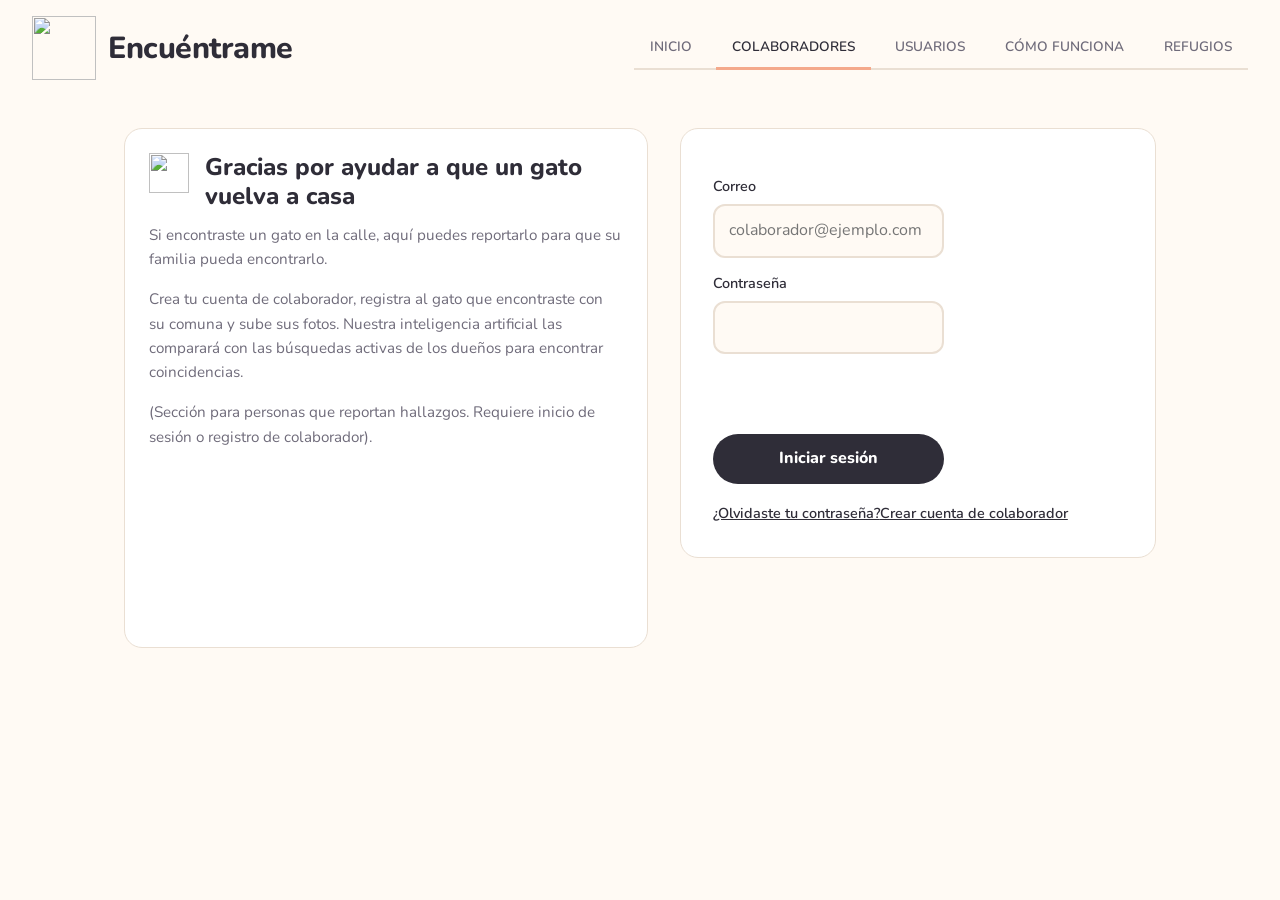
==== front/colaboradores.html @ a306e138 "Eliminar fotos y gatos" ====
<!DOCTYPE html>
<html lang="es">
<head>
  <meta charset="UTF-8">
  <meta name="viewport" content="width=device-width, initial-scale=1">
  <title>Colaboradores · Encuéntrame</title>
  <link rel="preconnect" href="https://fonts.googleapis.com">
  <link rel="preconnect" href="https://fonts.gstatic.com" crossorigin>
  <link href="https://fonts.googleapis.com/css2?family=Nunito:wght@400;600;800&display=swap" rel="stylesheet">
  <link rel="stylesheet" href="styles.css">
</head>
<body>
  <header class="header">
    <a href="index.html" class="brand">
      <img src="img/logo.png" alt="" class="brand__logo">
      <span class="brand__name">Encuéntrame</span>
    </a>

    <button class="menu-btn" id="menuBtn" aria-label="Abrir menú" aria-expanded="false">☰</button>

    <nav class="nav" id="nav">
      <a href="index.html" class="nav__link">Inicio</a>
      <a href="colaboradores.html" class="nav__link">Colaboradores</a>
      <a href="usuarios.html" class="nav__link">Usuarios</a>
      <a href="como-funciona.html" class="nav__link">Cómo funciona</a>
      <a href="refugios.html" class="nav__link">Refugios</a>
    </nav>
  </header>

  <main class="usuarios" id="landing" data-role="collaborator">
    <article class="card usuarios__info">
      <div class="usuarios__head">
        <img src="img/gato-icono.png" alt="" class="card__icon">
        <h1 class="card__title">Gracias por ayudar a que un gato vuelva a casa</h1>
      </div>
      <p>Si encontraste un gato en la calle, aquí puedes reportarlo para que su familia pueda encontrarlo.</p>
      <p>Crea tu cuenta de colaborador, registra al gato que encontraste con su comuna y sube sus fotos. Nuestra inteligencia artificial las comparará con las búsquedas activas de los dueños para encontrar coincidencias.</p>
      <p>(Sección para personas que reportan hallazgos. Requiere inicio de sesión o registro de colaborador).</p>
      <img src="img/refugio-persona.png" alt="" class="usuarios__pic">
    </article>

    <div class="usuarios__side">
      <!-- Login: se muestra si NO hay sesión de refugio -->
      <section class="card auth__card" id="loginCard" data-role="collaborator">
        <form id="loginForm" class="form" data-role="collaborator" novalidate>
          <label for="email">Correo</label>
          <input type="email" id="email" name="email" autocomplete="email" required placeholder="colaborador@ejemplo.com">

          <label for="password">Contraseña</label>
          <input type="password" id="password" name="password" autocomplete="current-password" required>

          <p id="formMsg" class="form-msg" role="alert" aria-live="polite"></p>
          <button type="submit" id="submitBtn" class="btn btn--dark">Iniciar sesión</button>
        </form>
        <p class="auth__links">
          <a href="#">¿Olvidaste tu contraseña?</a>
          <a href="register-colaborador.html">Crear cuenta de colaborador</a>
        </p>
      </section>

      <img src="img/gato-laptop.png" alt="" class="usuarios__cat">
    </div>
  </main>

  
  <main class="dashboard" id="dashboard" data-role="collaborator" hidden>
    <section class="card dash__head">
      <img src="img/gato-icono.png" alt="" class="card__icon">
      <div>
        <h1 class="card__title" id="dashName">Hola</h1>
        <p id="dashEmail"></p>
        <p id="dashMeta"></p>
        <p id="dashSummary"></p>
      </div>
    </section>

    <form id="catForm" class="card cat-form" novalidate>
      <h2 class="card__title">Registrar un gato encontrado</h2>
      <div class="cat-form__fields">
        <div>
          <label for="catName">Nombre</label>
          <input type="text" id="catName" maxlength="100" required placeholder="Ej: Michi">
        </div>
        <div>
          <label for="catComuna">Comuna</label>
          <select id="catComuna" required><option value="" disabled selected>Selecciona…</option><option value="1">Comuna 1</option><option value="2">Comuna 2</option><option value="3">Comuna 3</option><option value="4">Comuna 4</option><option value="5">Comuna 5</option><option value="6">Comuna 6</option><option value="7">Comuna 7</option><option value="8">Comuna 8</option><option value="9">Comuna 9</option><option value="10">Comuna 10</option><option value="11">Comuna 11</option><option value="12">Comuna 12</option><option value="13">Comuna 13</option><option value="14">Comuna 14</option><option value="15">Comuna 15</option><option value="16">Comuna 16</option><option value="17">Comuna 17</option><option value="18">Comuna 18</option><option value="19">Comuna 19</option><option value="20">Comuna 20</option><option value="21">Comuna 21</option><option value="22">Comuna 22</option></select>
        </div>
        <button type="submit" class="btn btn--dark">Registrar gato</button>
      </div>
    </form>

    <p id="dashMsg" class="form-msg" role="status" aria-live="polite"></p>
    <div class="cat-grid" id="catGrid"></div>
  </main>

  <script src="session.js"></script>
  <script src="config.js"></script>
  <script src="auth.js"></script>
  <script src="panel.js"></script>
  <script src="main.js"></script>
</body>
</html>
---- front/styles.css ----
:root {
  --bg: #FFFAF4;
  --ink: #2F2D38;
  --muted: #6F6B7A;
  --line: #EADFD3;
  --peach: #FFDCC8;
  --mint: #D5EFE2;
  --sky: #D6E8F8;
  --lilac: #E6DDF6;
  --accent: #F4A98B;
  --radius: 18px;
}

*, *::before, *::after { box-sizing: border-box; }

html { scroll-behavior: smooth; }

body {
  margin: 0;
  font-family: "Nunito", system-ui, sans-serif;
  color: var(--ink);
  background: var(--bg);
  line-height: 1.6;
}

/* ---------- Header ---------- */
.header {
  display: flex;
  align-items: center;
  justify-content: space-between;
  gap: 24px;
  padding: 16px 32px;
  position: relative;
}

.brand { display: flex; align-items: center; gap: 12px; text-decoration: none; color: inherit; }
.brand__logo { width: 64px; height: 64px; object-fit: contain; }
.brand__name { font-size: 1.9rem; font-weight: 800; letter-spacing: -0.5px; }

.nav {
  display: flex;
  gap: 8px;
  border-bottom: 2px solid var(--line);
}

.nav__link {
  padding: 10px 16px;
  font-size: 0.85rem;
  font-weight: 600;
  text-transform: uppercase;
  text-decoration: none;
  color: var(--muted);
  border-bottom: 3px solid transparent;
  margin-bottom: -2px;
  transition: color .2s, border-color .2s;
}
.nav__link:hover { color: var(--ink); }
.nav__link.is-active { color: var(--ink); border-bottom-color: var(--accent); }

.menu-btn {
  display: none;
  background: var(--peach);
  border: 0;
  border-radius: 12px;
  font-size: 1.4rem;
  padding: 6px 14px;
  cursor: pointer;
}

/* ---------- Hero ---------- */
.hero {
  display: flex;
  flex-direction: column;
  align-items: center;
  padding: 24px 24px 56px;
  border-bottom: 1px solid var(--line);
  background: linear-gradient(180deg, var(--bg) 0%, #FFF1E6 100%);
}

.hero__img {
  width: 180px;
  height: 180px;
  object-fit: contain;
  margin-bottom: -20px;
  position: relative;
  z-index: 1;
}

/* ---------- Cards ---------- */
.card {
  display: flex;
  gap: 16px;
  align-items: flex-start;
  background: #fff;
  border: 1px solid var(--line);
  border-radius: var(--radius);
  padding: 24px;
}

.card p { margin: 0; color: var(--muted); font-size: 0.95rem; }

.card__title { margin: 0 0 6px; font-size: 1.35rem; font-weight: 800; line-height: 1.2; }

.card__icon { width: 40px; height: 40px; object-fit: contain; flex-shrink: 0; }

.card--wide { max-width: 580px; width: 100%; padding-top: 32px; background: #fff; }

.card--mint  { background: var(--mint);  border-color: transparent; }
.card--sky   { background: var(--sky);   border-color: transparent; }
.card--lilac { background: var(--lilac); border-color: transparent; }
.card--mint p, .card--sky p, .card--lilac p { color: #4A4755; }

/* ---------- Features ---------- */
.features {
  display: grid;
  grid-template-columns: repeat(3, 1fr);
  gap: 24px;
  max-width: 1080px;
  margin: 0 auto;
  padding: 48px 24px 72px;
}

/* ---------- Accesibilidad ---------- */
a:focus-visible, button:focus-visible { outline: 3px solid var(--accent); outline-offset: 3px; border-radius: 8px; }

/* ---------- Responsive ---------- */
@media (max-width: 900px) {
  .features { grid-template-columns: 1fr; }
}

@media (max-width: 820px) {
  .header { padding: 12px 20px; }
  .brand__logo { width: 48px; height: 48px; }
  .brand__name { font-size: 1.5rem; }
  .menu-btn { display: block; }

  .nav {
    display: none;
    position: absolute;
    top: 100%;
    left: 0; right: 0;
    flex-direction: column;
    gap: 0;
    background: var(--bg);
    border-bottom: 1px solid var(--line);
    padding: 8px 20px 16px;
    z-index: 10;
  }
  .nav.is-open { display: flex; }
  .nav__link { border-bottom: 0; margin: 0; border-left: 3px solid transparent; }
  .nav__link.is-active { border-left-color: var(--accent); }
}

/* ---------- Botones ---------- */
.btn {
  display: inline-block;
  font: inherit;
  font-weight: 800;
  text-decoration: none;
  text-align: center;
  color: var(--ink);
  background: var(--peach);
  border: 0;
  border-radius: 999px;
  padding: 12px 28px;
  cursor: pointer;
  transition: background .2s, transform .1s;
}
.btn:hover { background: var(--accent); }
.btn:active { transform: scale(.98); }
.btn:disabled { opacity: .6; cursor: wait; }
.btn--ghost { background: transparent; border: 2px solid var(--line); padding: 8px 20px; font-weight: 600; }
.btn--ghost:hover { background: var(--lilac); border-color: var(--lilac); }

/* ---------- Login / Registro ---------- */
.auth {
  min-height: calc(100vh - 100px);
  display: flex;
  flex-direction: column;
  align-items: center;
  justify-content: center;
  padding: 16px 24px 56px;
  background: linear-gradient(180deg, var(--bg) 0%, #FFF1E6 100%);
}
.auth__mascot { width: 130px; height: 130px; object-fit: contain; margin-bottom: -16px; position: relative; z-index: 1; }
.auth__card { flex-direction: column; gap: 0; max-width: 440px; width: 100%; padding: 32px; }
.auth__sub { margin-bottom: 20px !important; }
.auth__alt { text-align: center; margin-top: 20px !important; }
.auth__alt a { color: var(--ink); font-weight: 800; }

.form { display: flex; flex-direction: column; }
.form label { font-weight: 600; font-size: .9rem; margin: 14px 0 6px; }
.form input {
  font: inherit;
  padding: 12px 14px;
  border: 2px solid var(--line);
  border-radius: 12px;
  background: var(--bg);
  color: var(--ink);
}
.form input:focus { outline: none; border-color: var(--accent); background: #fff; }
.form .btn { margin-top: 20px; }

.form-msg { min-height: 1.4em; margin: 14px 0 0 !important; font-size: .9rem !important; font-weight: 600; }
.form-msg--error { color: #B4443A !important; }
.form-msg--ok { color: #2F7A55 !important; }

.nav__cta { margin-left: 12px; align-self: center; margin-bottom: 6px; }
@media (max-width: 820px) { .nav__cta { margin: 8px 0 0; } }

/* ---------- Usuario con sesión ---------- */
.user-box { display: flex; align-items: center; gap: 12px; margin-left: 12px; margin-bottom: 6px; }
.user-box__name { font-weight: 800; white-space: nowrap; }
@media (max-width: 820px) { .user-box { margin: 8px 0 0; flex-wrap: wrap; } }

/* ---------- Página Usuarios ---------- */
.usuarios {
  display: grid;
  grid-template-columns: 1.1fr 1fr;
  gap: 32px;
  max-width: 1080px;
  margin: 0 auto;
  padding: 32px 24px 64px;
  align-items: start;
}
.usuarios__info { flex-direction: column; gap: 0; min-height: 520px; }
.usuarios__info p { margin-bottom: 16px; }
.usuarios__head { display: flex; gap: 16px; align-items: flex-start; margin-bottom: 12px; }
.usuarios__head .card__title { margin: 0; font-size: 1.5rem; }
.usuarios__sad { width: 150px; align-self: flex-end; margin-top: auto; }
.usuarios__side { display: flex; flex-direction: column; align-items: center; gap: 24px; }
.usuarios__side .auth__card { max-width: none; }
.usuarios__cat { width: 260px; max-width: 100%; }

.btn--dark { background: var(--ink); color: #fff; }
.btn--dark:hover { background: #46434F; }

.auth__links { display: flex; justify-content: space-between; margin-top: 18px !important; font-size: .9rem !important; }
.auth__links a { color: var(--ink); font-weight: 600; }

@media (max-width: 820px) {
  .usuarios { grid-template-columns: 1fr; }
  .usuarios__info { min-height: 0; }
}

.usuarios__pic { width: 280px; max-width: 100%; align-self: center; margin-top: auto; }

/* ---------- hidden siempre oculta (los .card/.usuarios usan display propio) ---------- */
[hidden] { display: none !important; }

/* ---------- Dashboard de usuario ---------- */
.dashboard { max-width: 1080px; margin: 0 auto; padding: 32px 24px 72px; }
.dash__head { align-items: center; margin-bottom: 16px; background: var(--mint); border-color: transparent; }
.dash__head .card__icon { width: 56px; height: 56px; }
.dash__head p { color: #4A4755; }
.dash__state { grid-column: 1 / -1; text-align: center; color: var(--muted); padding: 32px 0; }
.dash__state--error { color: #B4443A; font-weight: 600; }

.cat-grid { display: grid; grid-template-columns: repeat(auto-fill, minmax(280px, 1fr)); gap: 24px; margin-top: 8px; }
.cat { flex-direction: column; align-items: stretch; gap: 14px; padding: 18px; }
.cat__head { display: flex; justify-content: space-between; align-items: baseline; gap: 8px; }
.cat__head .card__title { margin: 0; }
.cat__count { font-size: .8rem; font-weight: 600; background: var(--lilac); border-radius: 999px; padding: 2px 10px; white-space: nowrap; }

.cat__main { width: 100%; aspect-ratio: 4 / 3; object-fit: cover; border-radius: 12px; background: var(--lilac); display: block; }
.cat__empty { aspect-ratio: 4 / 3; display: grid; place-items: center; border-radius: 12px; background: var(--lilac); color: var(--muted); font-weight: 600; }
.cat__thumbs { display: flex; gap: 8px; flex-wrap: wrap; margin-top: 8px; }
.cat__thumb { width: 52px; height: 52px; padding: 0; border: 2px solid transparent; border-radius: 10px; overflow: hidden; cursor: pointer; background: none; }
.cat__thumb img { width: 100%; height: 100%; object-fit: cover; display: block; }
.cat__thumb.is-active { border-color: var(--accent); }

.cat__fields { display: grid; grid-template-columns: auto 1fr; gap: 4px 12px; margin: 0; font-size: .9rem; }
.cat__fields dt { color: var(--muted); }
.cat__fields dd { margin: 0; font-weight: 600; }

.btn--small { padding: 8px 20px; font-size: .9rem; align-self: flex-start; }
.cat__file { display: none; }
.cat__max { margin: 0 !important; font-size: .85rem !important; font-weight: 600; }
.cat__status { margin: 0 !important; font-size: .85rem !important; min-height: 1.2em; color: #B4443A !important; }

/* ---------- Formulario registrar gato ---------- */
.cat-form { flex-direction: column; align-items: stretch; gap: 12px; margin: 16px 0 8px; background: var(--sky); border-color: transparent; }
.cat-form .card__title { margin: 0; font-size: 1.15rem; }
.cat-form__fields { display: grid; grid-template-columns: 1fr 1fr auto; gap: 12px; align-items: end; }
.cat-form label { display: block; font-weight: 600; font-size: .9rem; margin-bottom: 6px; }
.cat-form input { width: 100%; font: inherit; padding: 12px 14px; border: 2px solid var(--line); border-radius: 12px; background: #fff; color: var(--ink); }
.cat-form input:focus { outline: none; border-color: var(--accent); }
@media (max-width: 700px) { .cat-form__fields { grid-template-columns: 1fr; } }

/* ---------- Coincidencias (ventana emergente) ---------- */
.cat__actions { display: flex; flex-wrap: wrap; gap: 8px; align-items: center; }

.modal { border: 0; padding: 0; border-radius: 20px; width: min(560px, calc(100% - 32px)); max-height: 85vh; background: var(--bg); color: var(--ink); box-shadow: 0 20px 60px rgba(47, 45, 56, .25); }
.modal[open] { display: flex; }
.modal::backdrop { background: rgba(47, 45, 56, .45); }
.modal__box { display: flex; flex-direction: column; width: 100%; max-height: 85vh; }
.modal__head { display: flex; justify-content: space-between; align-items: center; gap: 12px; padding: 18px 20px; border-bottom: 1px solid var(--line); }
.modal__title { margin: 0; font-size: 1.2rem; font-weight: 800; line-height: 1.3; }
.modal__close { flex-shrink: 0; width: 36px; height: 36px; border: 0; border-radius: 50%; background: var(--peach); font-size: 1rem; cursor: pointer; }
.modal__close:hover { background: var(--accent); }
.modal__body { padding: 16px 20px 20px; overflow-y: auto; display: flex; flex-direction: column; gap: 12px; }

.matches__note { margin: 0; font-size: .85rem; color: var(--muted); }
.matches__list { list-style: none; margin: 0; padding: 0; display: flex; flex-direction: column; gap: 14px; }
.match { display: flex; flex-direction: column; gap: 12px; background: #fff; border: 1px solid var(--line); border-radius: 16px; padding: 14px; }
.match__top { display: flex; align-items: center; gap: 12px; }
.match__img { width: 72px; height: 72px; border-radius: 12px; object-fit: cover; flex-shrink: 0; background: var(--lilac); }
.match__img--empty { display: grid; place-items: center; font-size: .7rem; color: var(--muted); text-align: center; }
.match__info { flex: 1; min-width: 0; display: flex; flex-direction: column; gap: 8px; }
.match__info strong { font-size: 1.05rem; overflow: hidden; text-overflow: ellipsis; white-space: nowrap; }
.match__bar { height: 8px; border-radius: 999px; background: var(--line); overflow: hidden; }
.match__bar span { display: block; height: 100%; background: var(--accent); }
.match__pct { font-weight: 800; font-size: 1.15rem; }
.match__org { display: flex; flex-direction: column; gap: 4px; background: var(--mint); border-radius: 12px; padding: 10px 12px; font-size: .9rem; }
.match__org p { margin: 0; color: #3F3C49; word-break: break-word; }
.match__org .btn { align-self: flex-start; margin-top: 6px; }

/* ---------- Casilla de autorización ---------- */
.form .check { display: flex; align-items: flex-start; gap: 10px; margin: 16px 0 0; font-size: .85rem; font-weight: 400; color: var(--muted); }
.form .check input { flex-shrink: 0; width: 18px; height: 18px; padding: 0; margin-top: 2px; border: 0; accent-color: var(--accent); }

/* ---------- Formularios de tamaño fijo (el mensaje no los agranda) ---------- */
.form .form-msg { height: 3.2em; overflow-y: auto; }

/* ---------- Select de comuna ---------- */
.cat-form select { width: 100%; font: inherit; padding: 12px 14px; border: 2px solid var(--line); border-radius: 12px; background: #fff; color: var(--ink); }
.cat-form select:focus { outline: none; border-color: var(--accent); }
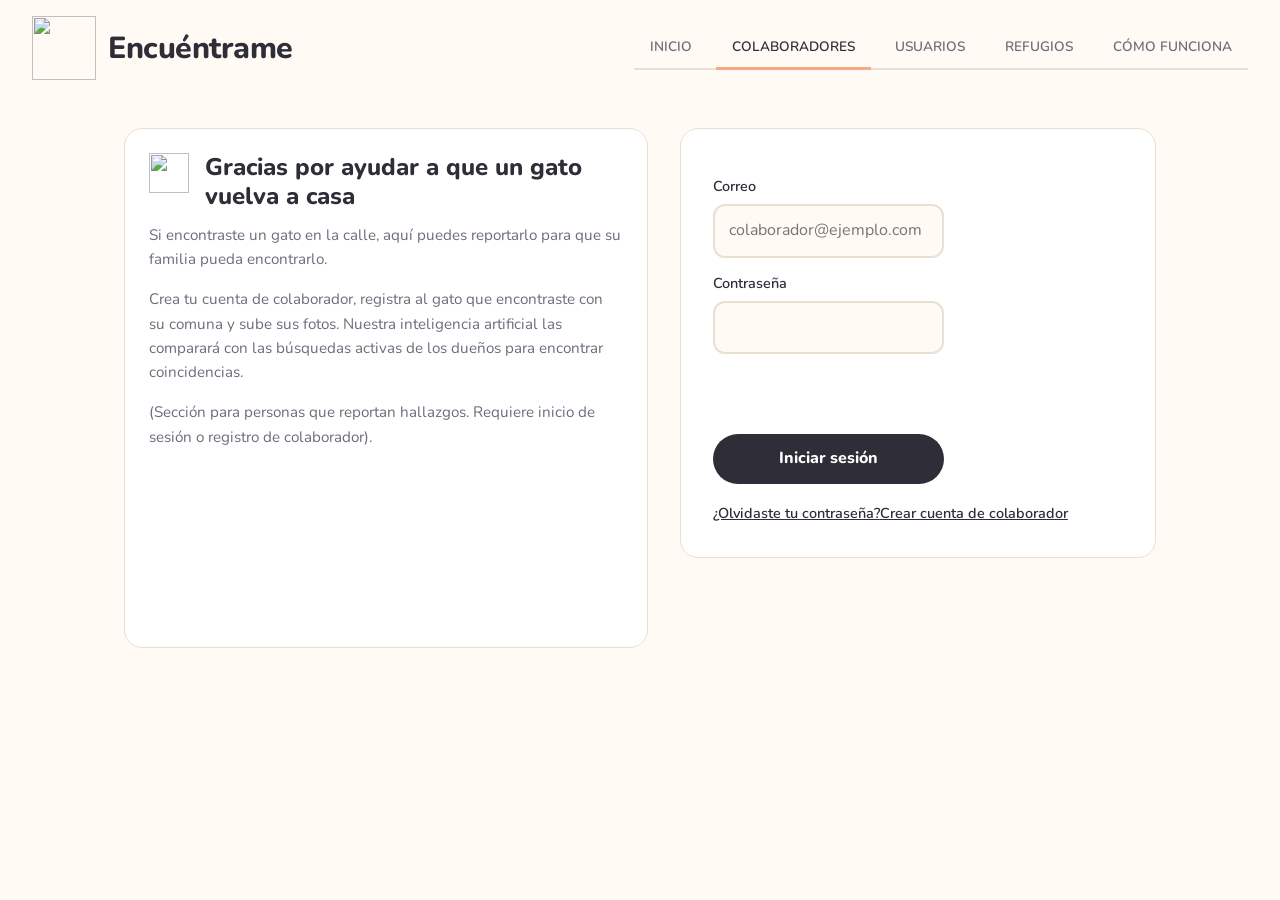
==== commit b04f298a: "Aviso fotos" ====
--- a/front/colaboradores.html
+++ b/front/colaboradores.html
@@ -22,8 +22,8 @@
       <a href="index.html" class="nav__link">Inicio</a>
       <a href="colaboradores.html" class="nav__link">Colaboradores</a>
       <a href="usuarios.html" class="nav__link">Usuarios</a>
+      <a href="refugios.html" class="nav__link">Refugios</a>
       <a href="como-funciona.html" class="nav__link">Cómo funciona</a>
-      <a href="refugios.html" class="nav__link">Refugios</a>
     </nav>
   </header>
 
@@ -75,7 +75,10 @@
     </section>
 
     <form id="catForm" class="card cat-form" novalidate>
-      <h2 class="card__title">Registrar un gato encontrado</h2>
+      <div class="cat-form__head">
+        <h2 class="card__title">Registrar un gato encontrado</h2>
+        <button type="button" class="link-btn" data-open-guide>📷 ¿Cómo tomar buenas fotos?</button>
+      </div>
       <div class="cat-form__fields">
         <div>
           <label for="catName">Nombre</label>
@@ -93,6 +96,36 @@
     <div class="cat-grid" id="catGrid"></div>
   </main>
 
+  <dialog class="modal" id="guideModal" aria-labelledby="guideTitle">
+    <div class="modal__box">
+      <div class="modal__head">
+        <h2 class="modal__title" id="guideTitle">Cómo tomar buenas fotos</h2>
+        <button type="button" class="modal__close" id="guideClose" aria-label="Cerrar">✕</button>
+      </div>
+      <div class="modal__body">
+        <p class="guide__lead">Varía los ángulos: toma fotos de frente, de lado, de espalda y de cerca. Si siempre las tomas desde el mismo lado, el sistema no va a poder reconocer sus marcas únicas.</p>
+
+        <div class="guide__examples">
+          <figure class="guide__ex guide__ex--ok">
+            <img src="https://vzvnzsgmflrgdnkaipxl.supabase.co/storage/v1/object/public/cat-photos/cats/3e997ef0-b374-4ff0-b8e1-17947060811d.jpeg" alt="Ejemplo de foto correcta: un solo gato, bien iluminado" loading="lazy" referrerpolicy="no-referrer">
+            <figcaption><strong>✓ Así sí</strong>Un solo gato, con buena luz y bien enfocado.</figcaption>
+          </figure>
+          <figure class="guide__ex guide__ex--bad">
+            <img src="https://i.pinimg.com/564x/a7/68/3b/a7683b625b1889e038229751f99f6c46.jpg" alt="Ejemplo de foto incorrecta: varios gatos y de noche" loading="lazy" referrerpolicy="no-referrer">
+            <figcaption><strong>✗ Así no</strong>Varios gatos en la misma foto y de noche, con poca luz.</figcaption>
+          </figure>
+        </div>
+
+        <ul class="guide__list">
+          <li>Un solo gato por foto.</li>
+          <li>Buena luz: mejor de día. Las fotos de noche o con poca luz le cuestan más al modelo.</li>
+          <li>Que el gato se vea completo y nítido, ni muy lejos ni borroso.</li>
+          <li>Máximo 5 fotos por gato, en formato JPG o JPEG.</li>
+        </ul>
+      </div>
+    </div>
+  </dialog>
+
   <script src="session.js"></script>
   <script src="config.js"></script>
   <script src="auth.js"></script>
--- a/front/styles.css
+++ b/front/styles.css
@@ -325,3 +325,43 @@
 /* ---------- Select de comuna ---------- */
 .cat-form select { width: 100%; font: inherit; padding: 12px 14px; border: 2px solid var(--line); border-radius: 12px; background: #fff; color: var(--ink); }
 .cat-form select:focus { outline: none; border-color: var(--accent); }
+
+/* ---------- Botón eliminar foto ---------- */
+.btn--danger { margin-top: 10px; color: #B4443A; border-color: #F0C9C4; }
+.btn--danger:hover { background: #FBE4E1; border-color: #FBE4E1; }
+.cat__actions .btn--danger { margin-top: 0; }
+
+/* ---------- Guía de fotos ---------- */
+.cat-form__head { display: flex; justify-content: space-between; align-items: center; gap: 8px 16px; flex-wrap: wrap; }
+.link-btn { background: none; border: 0; padding: 0; font: inherit; font-size: .9rem; font-weight: 600; color: var(--ink); text-decoration: underline; cursor: pointer; align-self: flex-start; }
+.link-btn:hover { color: #B4663F; }
+
+.guide__lead { margin: 0; }
+.guide__examples { display: grid; grid-template-columns: 1fr 1fr; gap: 12px; }
+.guide__ex { margin: 0; display: flex; flex-direction: column; gap: 8px; border-radius: 16px; padding: 10px; }
+.guide__ex--ok { background: var(--mint); }
+.guide__ex--bad { background: #FBE4E1; }
+.guide__ex img { width: 100%; aspect-ratio: 1; object-fit: cover; border-radius: 12px; background: #fff; }
+.guide__ex figcaption { font-size: .85rem; color: #3F3C49; }
+.guide__ex strong { display: block; font-size: .95rem; }
+.guide__list { margin: 0; padding-left: 20px; display: flex; flex-direction: column; gap: 4px; font-size: .9rem; color: #4A4755; }
+@media (max-width: 520px) { .guide__examples { grid-template-columns: 1fr; } }
+
+/* ---------- Aviso de mayoría de edad ---------- */
+.age-notice { background: var(--peach); border-radius: 12px; padding: 12px 14px; font-size: .9rem; margin-bottom: 4px; color: var(--ink); }
+.age-notice strong { display: block; }
+
+/* ---------- Cómo funciona ---------- */
+.how { max-width: 1080px; margin: 0 auto; padding: 24px 24px 72px; }
+.how__hero { display: flex; flex-direction: column; align-items: center; padding-bottom: 40px; }
+.how__mascot { width: 150px; height: 150px; object-fit: contain; margin-bottom: -16px; position: relative; z-index: 1; }
+.how__intro { max-width: 720px; width: 100%; padding: 32px 28px 24px; }
+.how__intro .card__title { font-size: 1.6rem; margin-bottom: 10px; }
+.how__intro p + p { margin-top: 12px; }
+.how__title { text-align: center; font-size: 1.6rem; font-weight: 800; margin: 0 0 24px; }
+.how__grid { display: grid; grid-template-columns: repeat(3, 1fr); gap: 24px; }
+.step { border-color: transparent; }
+.step p { color: #4A4755; }
+.step__n { flex-shrink: 0; width: 36px; height: 36px; border-radius: 50%; background: #fff; display: grid; place-items: center; font-weight: 800; }
+.how__note { max-width: 720px; margin: 36px auto 0; background: var(--peach); border-radius: var(--radius); padding: 18px 22px; text-align: center; font-weight: 600; }
+@media (max-width: 900px) { .how__grid { grid-template-columns: 1fr; } }
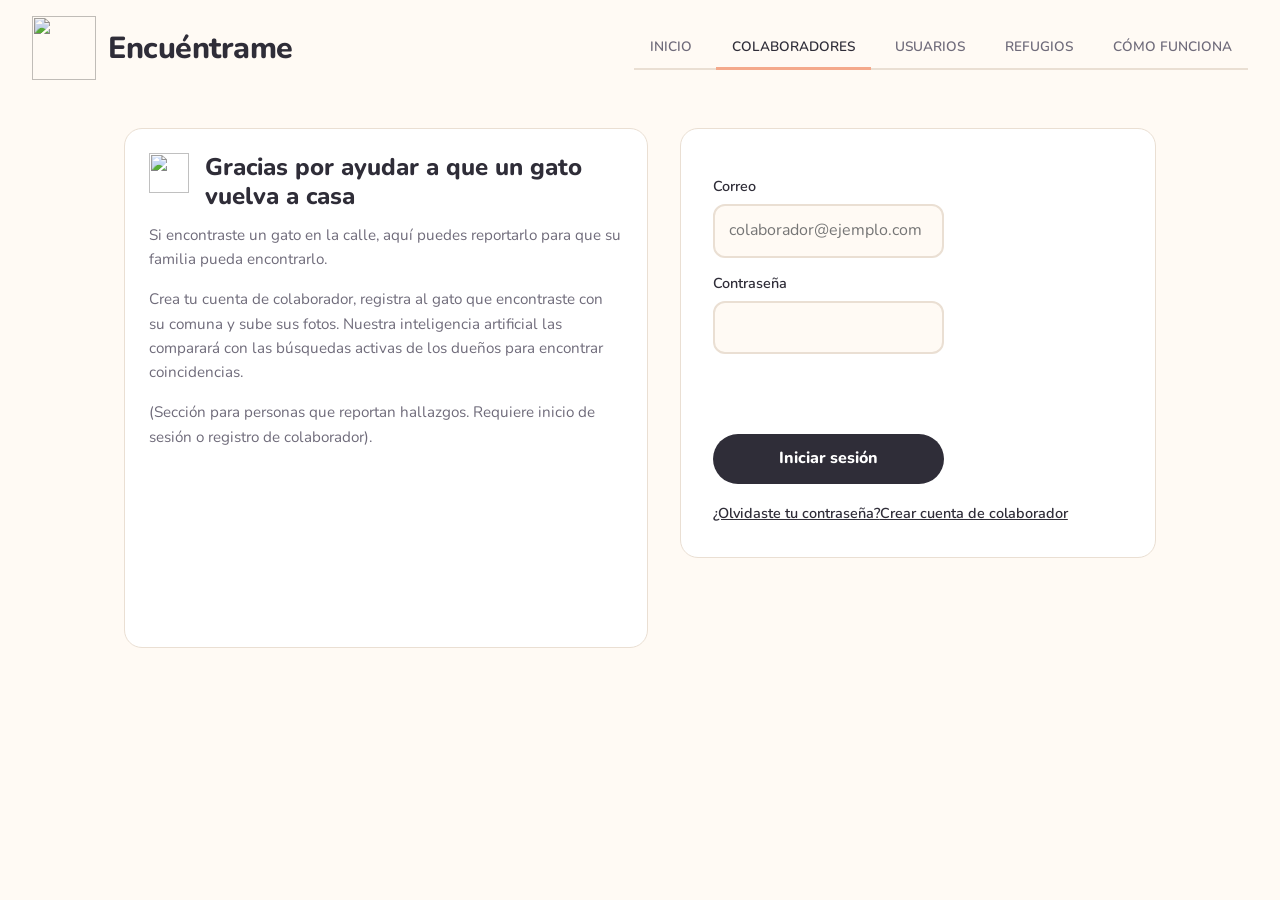
==== commit 4c9d5142: "Fotos por gato by ID" ====
--- a/front/colaboradores.html
+++ b/front/colaboradores.html
@@ -12,7 +12,7 @@
 <body>
   <header class="header">
     <a href="index.html" class="brand">
-      <img src="img/logo.png" alt="" class="brand__logo">
+      <img src="https://thumbs.dreamstime.com/b/un-gato-negro-mira-trav%C3%A9s-de-una-lupa-362625900.jpg" referrerpolicy="no-referrer" alt="" class="brand__logo">
       <span class="brand__name">Encuéntrame</span>
     </a>
 
@@ -30,7 +30,7 @@
   <main class="usuarios" id="landing" data-role="collaborator">
     <article class="card usuarios__info">
       <div class="usuarios__head">
-        <img src="img/gato-icono.png" alt="" class="card__icon">
+        <img src="https://img.magnific.com/fotos-premium/personaje-gato-negro-ojos-grandes_1285256-37374.jpg" referrerpolicy="no-referrer" alt="" class="card__icon">
         <h1 class="card__title">Gracias por ayudar a que un gato vuelva a casa</h1>
       </div>
       <p>Si encontraste un gato en la calle, aquí puedes reportarlo para que su familia pueda encontrarlo.</p>
@@ -65,7 +65,7 @@
   
   <main class="dashboard" id="dashboard" data-role="collaborator" hidden>
     <section class="card dash__head">
-      <img src="img/gato-icono.png" alt="" class="card__icon">
+      <img src="https://img.magnific.com/fotos-premium/personaje-gato-negro-ojos-grandes_1285256-37374.jpg" referrerpolicy="no-referrer" alt="" class="card__icon">
       <div>
         <h1 class="card__title" id="dashName">Hola</h1>
         <p id="dashEmail"></p>
--- a/front/styles.css
+++ b/front/styles.css
@@ -365,3 +365,13 @@
 .step__n { flex-shrink: 0; width: 36px; height: 36px; border-radius: 50%; background: #fff; display: grid; place-items: center; font-weight: 800; }
 .how__note { max-width: 720px; margin: 36px auto 0; background: var(--peach); border-radius: var(--radius); padding: 18px 22px; text-align: center; font-weight: 600; }
 @media (max-width: 900px) { .how__grid { grid-template-columns: 1fr; } }
+
+/* ---------- Coincidencia pulsable + visor de fotos ---------- */
+.match__top--btn { cursor: pointer; border-radius: 12px; padding: 4px; margin: -4px; transition: background .15s; }
+.match__top--btn:hover { background: var(--bg); }
+.match__top--btn:focus-visible { outline: 3px solid var(--accent); outline-offset: 2px; }
+.match__hint { font-size: .75rem; color: var(--muted); }
+.viewer__main { width: 100%; aspect-ratio: 1; object-fit: contain; background: var(--lilac); border-radius: 12px; display: block; }
+
+/* ---------- Imágenes JPG con fondo blanco: se funden con el fondo de la página ---------- */
+.brand__logo, .hero__img, .auth__mascot, .how__mascot, .card__icon { mix-blend-mode: multiply; }
